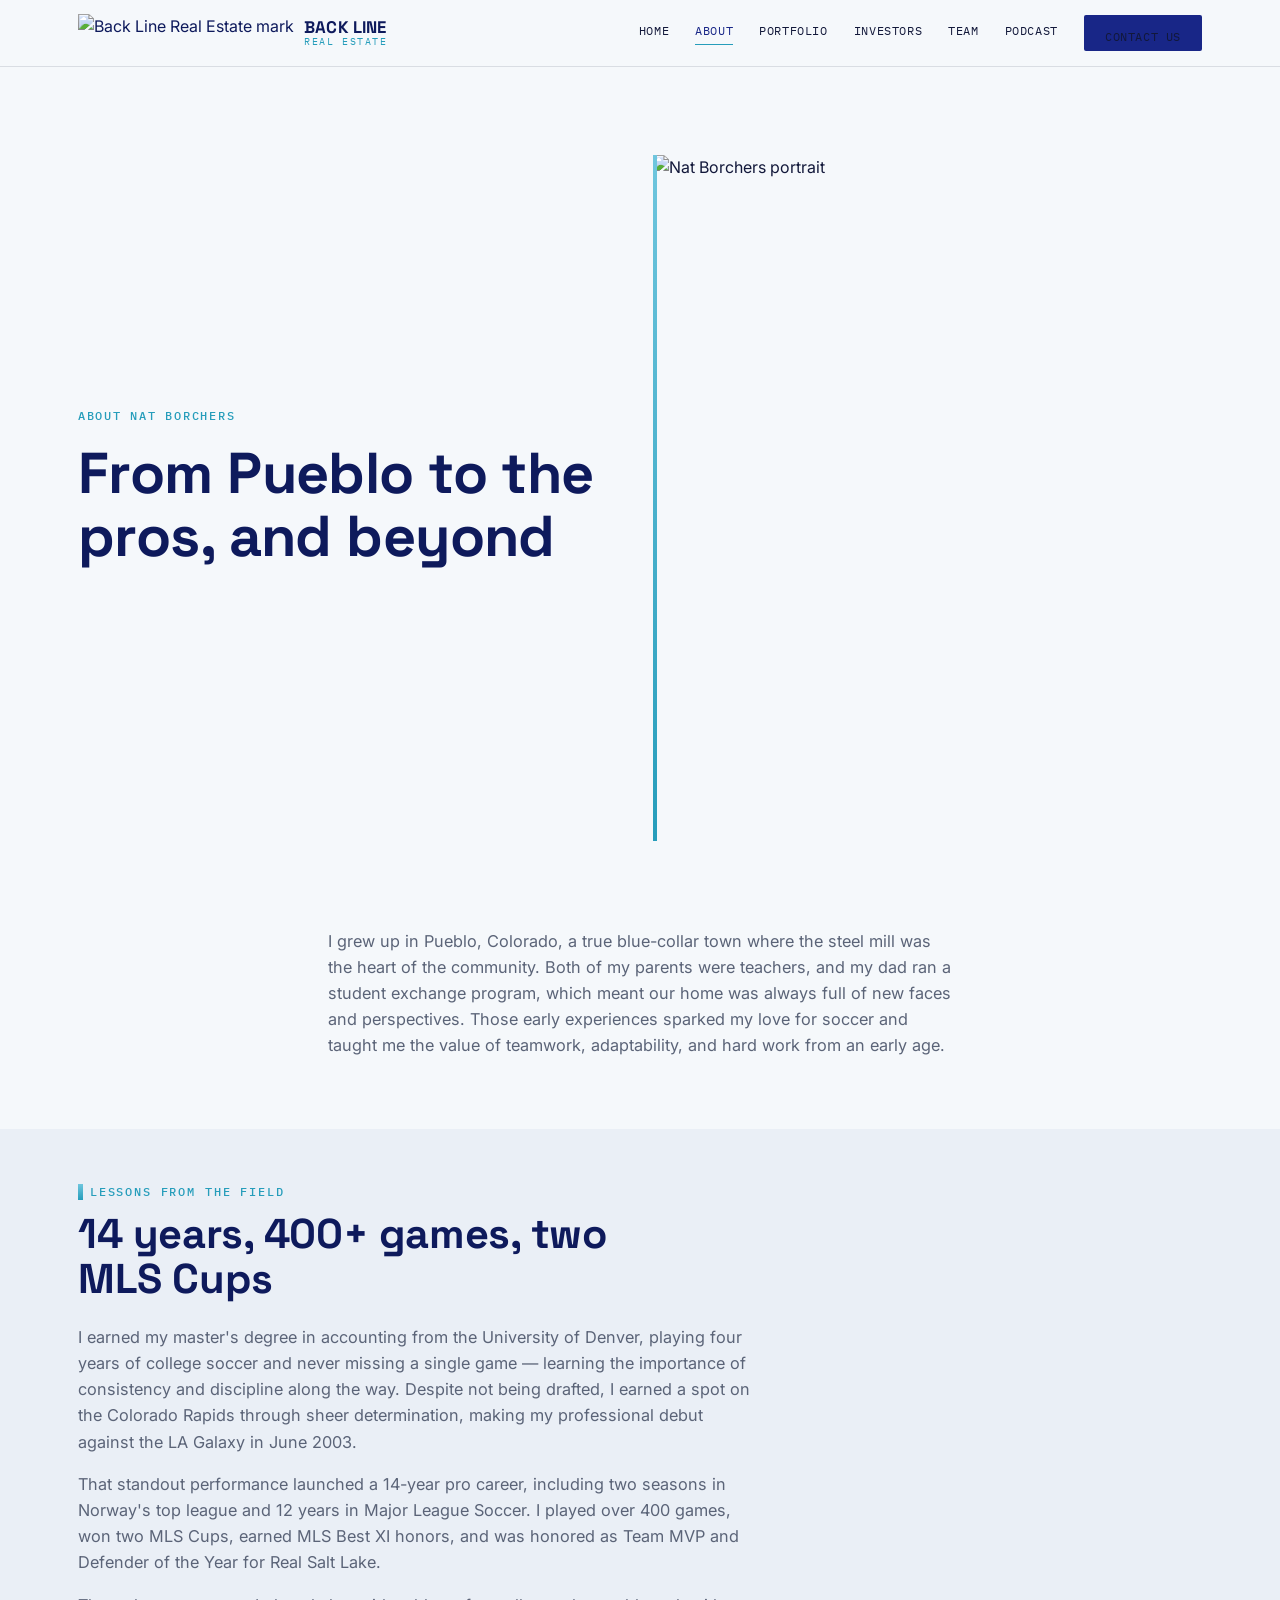
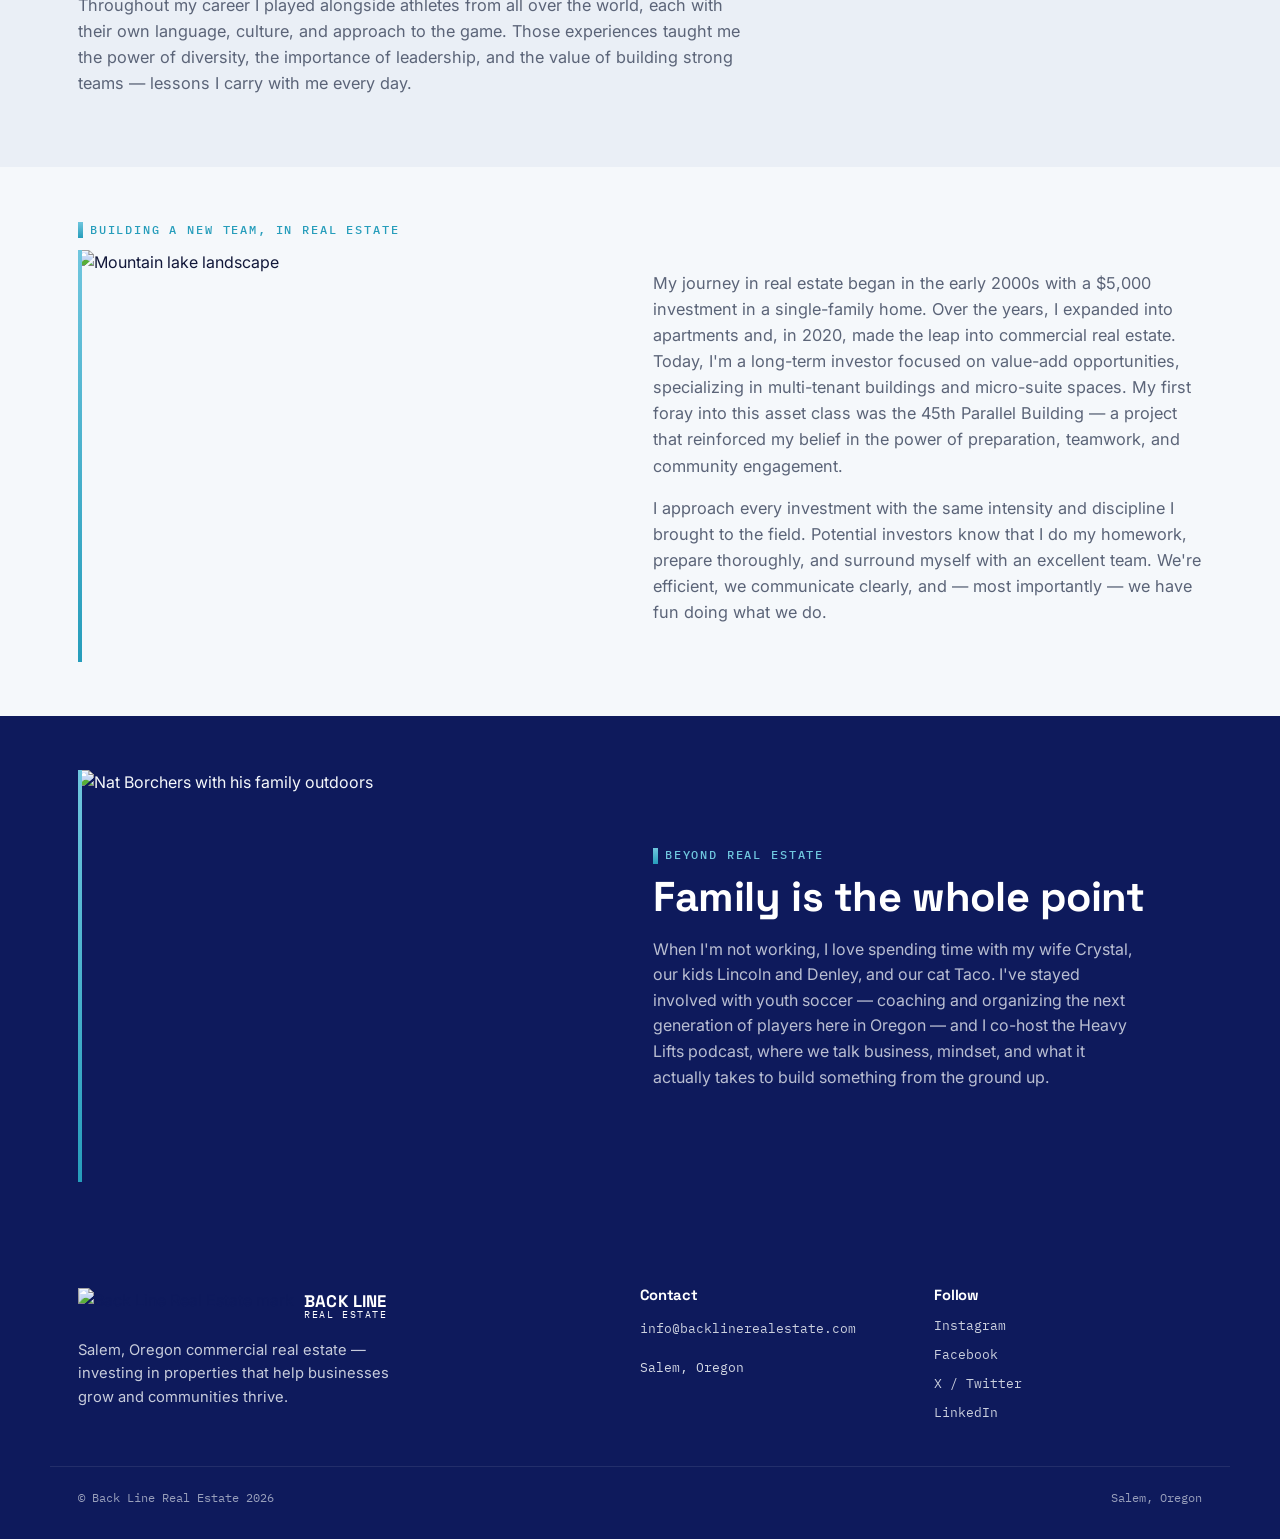
==== about.html @ 8ded8dc3 "Add files via upload" ====
<!DOCTYPE html>
<html lang="en">
<head>
<meta charset="UTF-8">
<meta name="viewport" content="width=device-width, initial-scale=1">
<title>About | Back Line Real Estate</title>
<meta name="description" content="From Pueblo to the pros to Salem, Oregon commercial real estate — the story behind Nat Borchers and Back Line Real Estate.">
<link rel="stylesheet" href="styles.css">
</head>
<body>

<header class="site">
  <div class="bar">
    <a class="logo" href="index.html"><img src="assets/logo-mark.png" alt="Back Line Real Estate mark"><span class="logotype"><b>BACK LINE</b><span>REAL ESTATE</span></span></a>
    <button class="navtoggle" aria-label="Menu" onclick="document.querySelector('nav.primary').classList.toggle('open')"><span></span><span></span><span></span></button>
    <nav class="primary">
      <a href="index.html">Home</a>
      <a href="about.html" class="active">About</a>
      <a href="portfolio.html">Portfolio</a>
      <a href="investors.html">Investors</a>
      <a href="team.html">Team</a>
      <a href="podcast.html">Podcast</a>
      <a class="btn" href="contact.html">Contact Us</a>
    </nav>
  </div>
</header>

<section class="hero" style="padding-bottom:2rem;">
  <div class="wrap grid grid-2" style="align-items:center;">
    <div>
      <div class="kicker">About Nat Borchers</div>
      <h1 style="font-size:clamp(2.3rem,5vw,3.6rem);">From Pueblo to the pros, and beyond</h1>
    </div>
    <div class="frame-mark" style="aspect-ratio:4/5; overflow:hidden;">
      <img src="https://images.squarespace-cdn.com/content/v1/683a73ac31a0282bdf9b7718/59d53edf-312e-4d10-9d5d-79a7b266255d/Nat_Borchers-copy.jpg" alt="Nat Borchers portrait" style="width:100%; height:100%; object-fit:cover;">
    </div>
  </div>
</section>

<section>
  <div class="wrap prose">
    <p>I grew up in Pueblo, Colorado, a true blue-collar town where the steel mill was the heart of the community. Both of my parents were teachers, and my dad ran a student exchange program, which meant our home was always full of new faces and perspectives. Those early experiences sparked my love for soccer and taught me the value of teamwork, adaptability, and hard work from an early age.</p>
  </div>
</section>

<section class="section-alt">
  <div class="wrap">
    <div class="eyebrow">Lessons From the Field</div>
    <h2 style="max-width:600px;">14 years, 400+ games, two MLS Cups</h2>
    <div class="prose" style="margin-top:1.4rem;">
      <p>I earned my master's degree in accounting from the University of Denver, playing four years of college soccer and never missing a single game &mdash; learning the importance of consistency and discipline along the way. Despite not being drafted, I earned a spot on the Colorado Rapids through sheer determination, making my professional debut against the LA Galaxy in June 2003.</p>
      <p>That standout performance launched a 14-year pro career, including two seasons in Norway's top league and 12 years in Major League Soccer. I played over 400 games, won two MLS Cups, earned MLS Best XI honors, and was honored as Team MVP and Defender of the Year for Real Salt Lake.</p>
      <p>Throughout my career I played alongside athletes from all over the world, each with their own language, culture, and approach to the game. Those experiences taught me the power of diversity, the importance of leadership, and the value of building strong teams &mdash; lessons I carry with me every day.</p>
    </div>
  </div>
</section>

<section>
  <div class="wrap">
    <div class="eyebrow">Building a New Team, in Real Estate</div>
    <div class="grid grid-2" style="align-items:center;">
      <div class="frame-mark" style="aspect-ratio:4/3; overflow:hidden;">
        <img src="https://images.squarespace-cdn.com/content/v1/683a73ac31a0282bdf9b7718/1753313135713-CTWNOWPM4CRD3OC5O0LG/unsplash-image-nVeXQWBgiio.jpg" alt="Mountain lake landscape" style="width:100%; height:100%; object-fit:cover;">
      </div>
      <div class="prose">
        <p>My journey in real estate began in the early 2000s with a $5,000 investment in a single-family home. Over the years, I expanded into apartments and, in 2020, made the leap into commercial real estate. Today, I'm a long-term investor focused on value-add opportunities, specializing in multi-tenant buildings and micro-suite spaces. My first foray into this asset class was the 45th Parallel Building &mdash; a project that reinforced my belief in the power of preparation, teamwork, and community engagement.</p>
        <p>I approach every investment with the same intensity and discipline I brought to the field. Potential investors know that I do my homework, prepare thoroughly, and surround myself with an excellent team. We're efficient, we communicate clearly, and &mdash; most importantly &mdash; we have fun doing what we do.</p>
      </div>
    </div>
  </div>
</section>

<section class="section-dark">
  <div class="wrap grid grid-2" style="align-items:center;">
    <div class="frame-mark" style="aspect-ratio:4/3; overflow:hidden;">
      <img src="https://images.squarespace-cdn.com/content/v1/683a73ac31a0282bdf9b7718/615e1018-d764-41f3-9432-0f52525ea4a1/Screenshot+2025-06-22+at+11.14.32%E2%80%AFPM.png" alt="Nat Borchers with his family outdoors" style="width:100%; height:100%; object-fit:cover;">
    </div>
    <div>
      <div class="eyebrow">Beyond Real Estate</div>
      <h2>Family is the whole point</h2>
      <p style="opacity:0.9; max-width:480px;">When I'm not working, I love spending time with my wife Crystal, our kids Lincoln and Denley, and our cat Taco. I've stayed involved with youth soccer &mdash; coaching and organizing the next generation of players here in Oregon &mdash; and I co-host the Heavy Lifts podcast, where we talk business, mindset, and what it actually takes to build something from the ground up.</p>
    </div>
  </div>
</section>

<footer class="site">
  <div class="wrap grid">
    <div>
      <div class="logo" style="margin-bottom:0.8em;"><img src="assets/logo-mark.png" alt="Back Line Real Estate mark"><span class="logotype"><b>BACK LINE</b><span>REAL ESTATE</span></span></div>
      <p style="max-width:340px; opacity:0.8; font-size:0.92rem;">Salem, Oregon commercial real estate &mdash; investing in properties that help businesses grow and communities thrive.</p>
    </div>
    <div>
      <h4>Contact</h4>
      <a href="mailto:info@backlinerealestate.com">info@backlinerealestate.com</a>
      <div style="margin-top:1.2em; opacity:0.85; font-size:0.82rem; font-family:'IBM Plex Mono',monospace;">Salem, Oregon</div>
    </div>
    <div>
      <h4>Follow</h4>
      <div class="socials" style="flex-direction:column; gap:8px;">
        <a href="https://www.instagram.com/backlinerealestate/">Instagram</a>
        <a href="https://www.facebook.com/NatBorchers">Facebook</a>
        <a href="https://x.com/natborchers">X / Twitter</a>
        <a href="https://www.linkedin.com/in/natborchers/">LinkedIn</a>
      </div>
    </div>
  </div>
  <div class="wrap bottom">
    <span>&copy; Back Line Real Estate 2026</span>
    <span>Salem, Oregon</span>
  </div>
</footer>

</body>
</html>
---- styles.css ----
/* Back Line Real Estate — design system v2
   Palette: derived directly from brand mark — deep navy + teal, on a cool near-white
   Type: Space Grotesk (geometric display, matches the logo's letterforms) + Inter (body) + IBM Plex Mono (data/labels)
   Signature: vertical "pillar" bars echoing the skyline mark, used as dividers and accents
*/

@import url('https://fonts.googleapis.com/css2?family=Space+Grotesk:wght@500;600;700&family=Inter:wght@400;500;600;700&family=IBM+Plex+Mono:wght@400;500&display=swap');

:root{
  --navy:#182687;
  --navy-deep:#0e1a5c;
  --teal:#269dbb;
  --teal-light:#6fc6de;
  --paper:#f5f8fb;
  --paper-2:#eaeff6;
  --ink:#12183a;
  --steel:#5b6478;
  --line:rgba(18,24,58,0.12);
  --max:1180px;
}

*{box-sizing:border-box;}
html{scroll-behavior:smooth;}
body{
  margin:0;
  background:var(--paper);
  color:var(--ink);
  font-family:'Inter',system-ui,sans-serif;
  font-size:16px;
  line-height:1.6;
  -webkit-font-smoothing:antialiased;
}

h1,h2,h3,h4{
  font-family:'Space Grotesk',sans-serif;
  font-weight:700;
  line-height:1.08;
  letter-spacing:-0.01em;
  margin:0 0 0.4em;
  color:var(--navy-deep);
}
h1{font-size:clamp(2.5rem,5.6vw,4.1rem);}
h2{font-size:clamp(1.8rem,3.6vw,2.6rem);}
h3{font-size:1.28rem; font-weight:600;}
p{margin:0 0 1em;}
a{color:inherit;}
img{max-width:100%; display:block;}

.eyebrow{
  font-family:'IBM Plex Mono',monospace;
  font-size:0.72rem;
  letter-spacing:0.16em;
  text-transform:uppercase;
  color:var(--teal);
  display:flex;
  align-items:center;
  gap:0.6em;
  margin-bottom:0.9em;
  font-weight:500;
}
.eyebrow::before{
  content:"";
  width:5px; height:16px;
  background:linear-gradient(180deg,var(--teal-light),var(--teal));
  display:inline-block;
}

.wrap{max-width:var(--max); margin:0 auto; padding:0 28px;}

/* ---- pillar signature element (echoes the mark's skyline bars) ---- */
.pillars{display:flex; gap:5px; align-items:flex-end; height:26px; margin-bottom:1rem;}
.pillars span{
  width:5px; display:block; background:linear-gradient(180deg,var(--teal-light),var(--teal));
  border-radius:1px 1px 0 0;
}
.pillars span:nth-child(1){height:55%;}
.pillars span:nth-child(2){height:78%;}
.pillars span:nth-child(3){height:100%;}
.pillars span:nth-child(4){height:70%;}
.pillars span:nth-child(5){height:88%;}

.frame-mark{position:relative;}
.frame-mark::before{
  content:""; position:absolute; left:0; top:0; bottom:0; width:4px;
  background:linear-gradient(180deg,var(--teal-light),var(--teal));
}

/* ---- tick rule divider ---- */
.tick-rule{height:1px; background:var(--line); margin:3.2rem 0;}

/* ---- header ---- */
header.site{
  position:sticky; top:0; z-index:50;
  background:rgba(245,248,251,0.94);
  backdrop-filter:blur(6px);
  border-bottom:1px solid var(--line);
}
header.site .bar{
  display:flex; align-items:center; justify-content:space-between;
  padding:14px 28px;
  max-width:var(--max); margin:0 auto;
}
.logo{
  display:flex; align-items:center; gap:10px;
  text-decoration:none; color:var(--navy-deep);
}
.logo img{height:38px; width:auto; display:block;}
.logo .logotype{display:flex; flex-direction:column; line-height:1.05;}
.logo .logotype b{
  font-family:'Space Grotesk',sans-serif; font-weight:700; font-size:1.05rem;
  letter-spacing:0.01em; color:var(--navy-deep);
}
.logo .logotype span{
  font-family:'IBM Plex Mono',monospace; font-size:0.62rem; letter-spacing:0.16em;
  color:var(--teal); text-transform:uppercase;
}
nav.primary{display:flex; align-items:center; gap:26px;}
nav.primary a{
  font-family:'IBM Plex Mono',monospace;
  font-size:0.76rem; letter-spacing:0.05em; text-transform:uppercase;
  text-decoration:none; color:var(--ink);
  padding-bottom:3px; border-bottom:1px solid transparent;
  transition:border-color .15s ease, color .15s ease;
}
nav.primary a:hover, nav.primary a.active{border-color:var(--teal); color:var(--navy);}
.btn{
  font-family:'IBM Plex Mono',monospace;
  font-size:0.76rem; letter-spacing:0.05em; text-transform:uppercase;
  text-decoration:none;
  background:var(--navy); color:#fff;
  padding:11px 20px; display:inline-block; border-radius:2px;
  border:1px solid var(--navy);
  transition:background .15s ease, opacity .15s ease;
}
.btn:hover{background:var(--navy-deep);}
.btn.outline{background:transparent; color:var(--navy); border-color:var(--navy);}
.btn.outline:hover{background:var(--navy); color:#fff;}
.navtoggle{display:none; background:none; border:none; cursor:pointer; padding:4px;}
.navtoggle span{display:block; width:24px; height:2px; background:var(--ink); margin:5px 0;}

/* ---- hero ---- */
.hero{padding:5.5rem 0 4rem; position:relative;}
.hero .kicker{
  font-family:'IBM Plex Mono',monospace; font-size:0.78rem;
  letter-spacing:0.14em; text-transform:uppercase; color:var(--teal); margin-bottom:1rem; font-weight:500;
}
.hero .lede{max-width:620px; font-size:1.1rem; color:var(--steel);}

/* ---- sections ---- */
section{padding:3.4rem 0;}
.section-alt{background:var(--paper-2);}
.section-dark{background:var(--navy-deep); color:var(--paper);}
.section-dark h2,.section-dark h3{color:#fff;}
.section-dark .eyebrow{color:var(--teal-light);}
.section-dark .eyebrow::before{background:linear-gradient(180deg,var(--teal-light),var(--teal));}
.section-dark p{color:rgba(245,248,251,0.82);}

/* ---- grids ---- */
.grid{display:grid; gap:26px;}
.grid-2{grid-template-columns:repeat(2,1fr);}
.grid-3{grid-template-columns:repeat(3,1fr);}
.grid-4{grid-template-columns:repeat(4,1fr);}

/* ---- portfolio card ---- */
.property{background:#fff; border:1px solid var(--line); border-radius:3px; overflow:hidden;}
.property .imgframe{position:relative; overflow:hidden; aspect-ratio:4/3; background:var(--steel);}
.property .imgframe img{width:100%; height:100%; object-fit:cover;}
.property .imgframe::after{
  content:""; position:absolute; left:0; top:0; bottom:0; width:4px;
  background:linear-gradient(180deg,var(--teal-light),var(--teal));
}
.property .meta{padding:20px;}
.property .parcel{
  font-family:'IBM Plex Mono',monospace; font-size:0.68rem; color:var(--teal);
  letter-spacing:0.1em; margin-bottom:0.4em; font-weight:500;
}
.property h3{margin-bottom:0.3em;}
.property a.link{
  font-family:'IBM Plex Mono',monospace; font-size:0.78rem; letter-spacing:0.03em;
  text-decoration:none; color:var(--navy); border-bottom:1px solid var(--navy);
  display:inline-block; margin-top:0.6em;
}

/* ---- team card ---- */
.person{background:#fff; border:1px solid var(--line); border-radius:3px; overflow:hidden;}
.person .imgframe{aspect-ratio:1; overflow:hidden; background:var(--steel); position:relative;}
.person .imgframe img{width:100%; height:100%; object-fit:cover;}
.person .imgframe::after{
  content:""; position:absolute; left:0; top:0; bottom:0; width:4px;
  background:linear-gradient(180deg,var(--teal-light),var(--teal));
}
.person .meta{padding:18px;}
.person .role{
  font-family:'IBM Plex Mono',monospace; font-size:0.68rem; color:var(--teal);
  text-transform:uppercase; letter-spacing:0.1em; margin-bottom:0.3em; font-weight:500;
}

/* ---- stat row ---- */
.stats{display:flex; flex-wrap:wrap; gap:0; border-top:1px solid var(--line); border-bottom:1px solid var(--line);}
.stat{flex:1; min-width:150px; padding:1.6rem 1.4rem; border-right:1px solid var(--line);}
.stat:last-child{border-right:none;}
.stat .num{font-family:'Space Grotesk',sans-serif; font-weight:700; font-size:2.5rem; color:var(--teal-light); line-height:1;}
.stat .lbl{font-family:'IBM Plex Mono',monospace; font-size:0.7rem; letter-spacing:0.08em; text-transform:uppercase; color:rgba(245,248,251,0.7); margin-top:0.4em;}

/* ---- footer ---- */
footer.site{background:var(--navy-deep); color:var(--paper); padding:3.2rem 0 2rem;}
footer.site .grid{grid-template-columns:2fr 1fr 1fr;}
footer.site h4{color:#fff; font-size:0.92rem; margin-bottom:0.8em; font-family:'Space Grotesk',sans-serif;}
footer.site a{color:var(--paper); opacity:0.82; text-decoration:none; font-family:'IBM Plex Mono',monospace; font-size:0.82rem;}
footer.site a:hover{opacity:1; color:var(--teal-light);}
footer.site .socials{display:flex; gap:16px; margin-top:0.6em;}
footer.site .bottom{
  margin-top:2.6rem; padding-top:1.4rem; border-top:1px solid rgba(245,248,251,0.15);
  font-family:'IBM Plex Mono',monospace; font-size:0.72rem; opacity:0.6;
  display:flex; justify-content:space-between; flex-wrap:wrap; gap:8px;
}
footer .logo .logotype b, footer .logo .logotype span{color:#fff;}

/* ---- misc content blocks ---- */
.prose{max-width:680px;}
.prose p{color:var(--steel); font-size:1.02rem;}
.quote-block{
  border-left:3px solid var(--teal); padding-left:1.4rem; margin:2rem 0;
  font-family:'Space Grotesk',sans-serif; font-weight:600; font-size:1.4rem;
  line-height:1.3; color:var(--navy-deep);
}

@media (max-width:860px){
  .grid-2,.grid-3,.grid-4{grid-template-columns:1fr;}
  footer.site .grid{grid-template-columns:1fr;}
  nav.primary{
    position:fixed; inset:64px 0 0 0; background:var(--paper);
    flex-direction:column; align-items:flex-start; padding:24px 28px; gap:20px;
    transform:translateX(100%); transition:transform .2s ease; overflow-y:auto;
  }
  nav.primary.open{transform:translateX(0);}
  .navtoggle{display:block;}
  .stat{min-width:120px;}
}
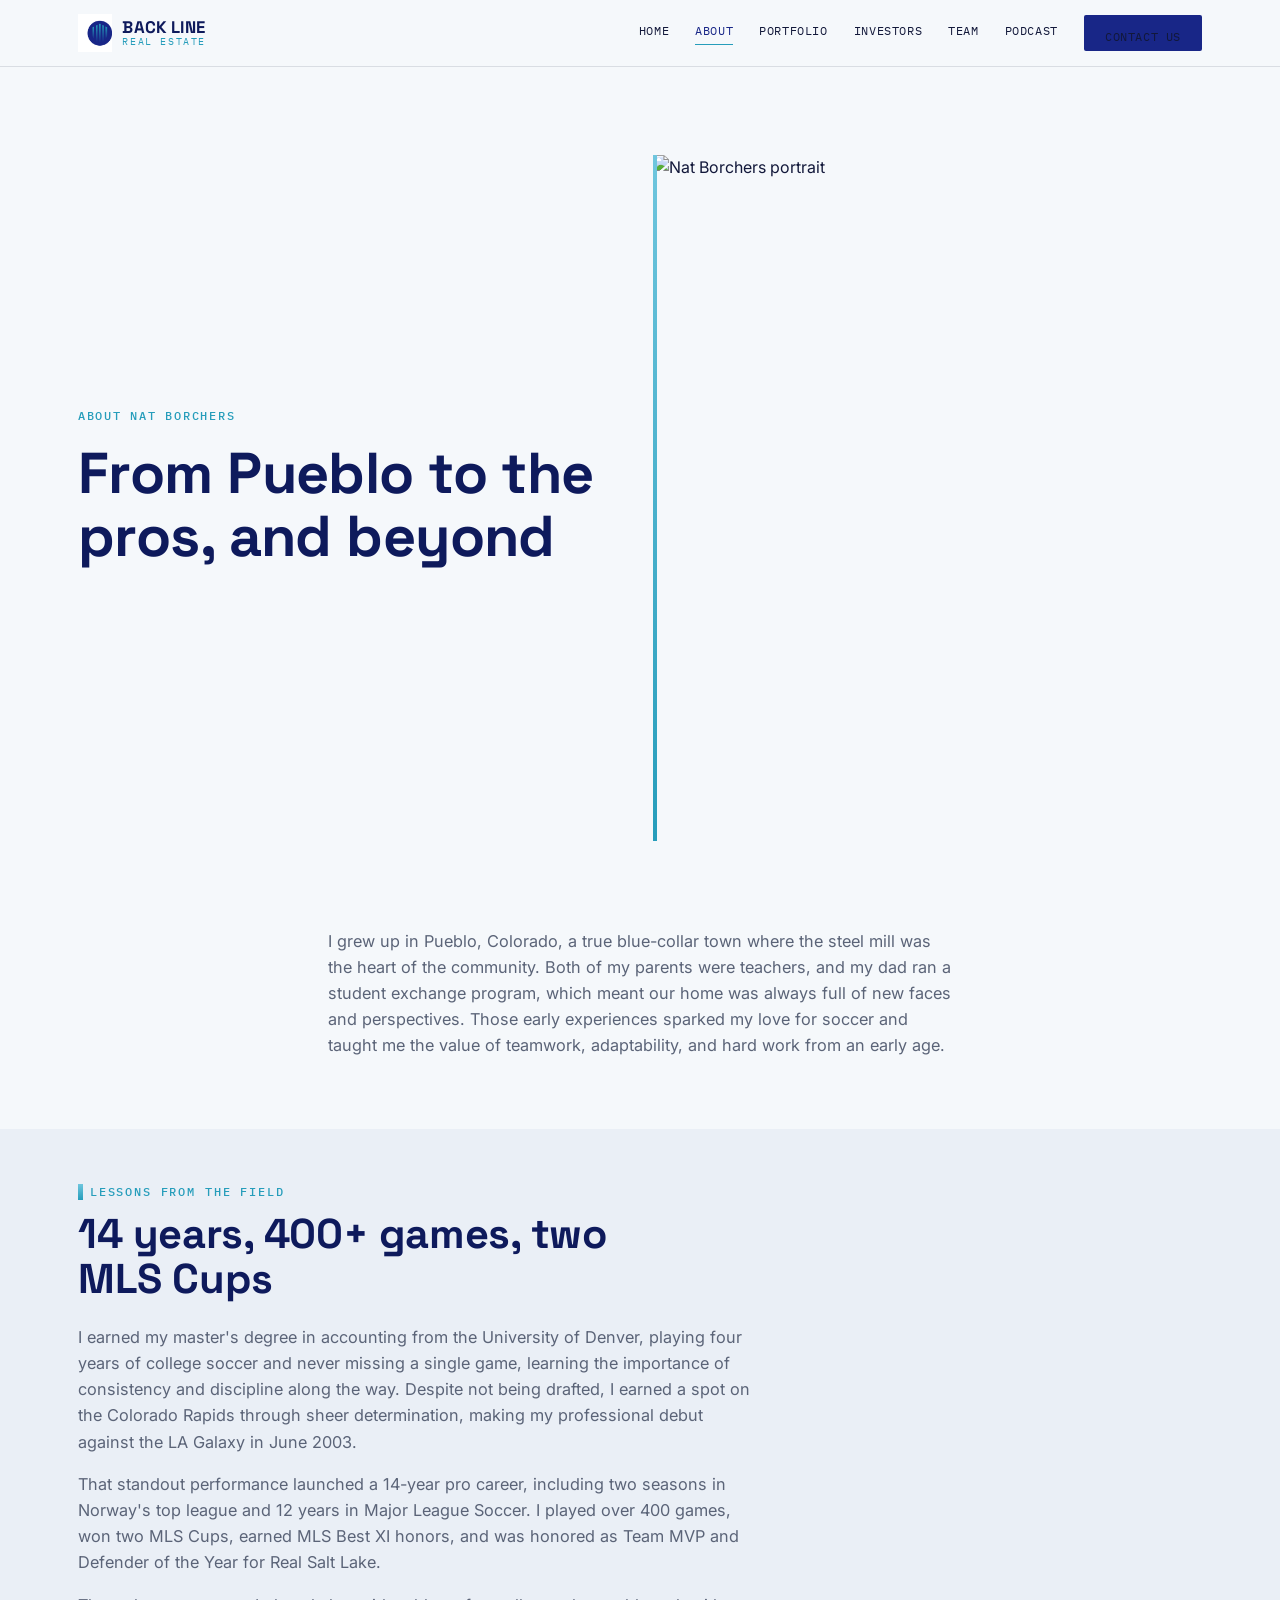
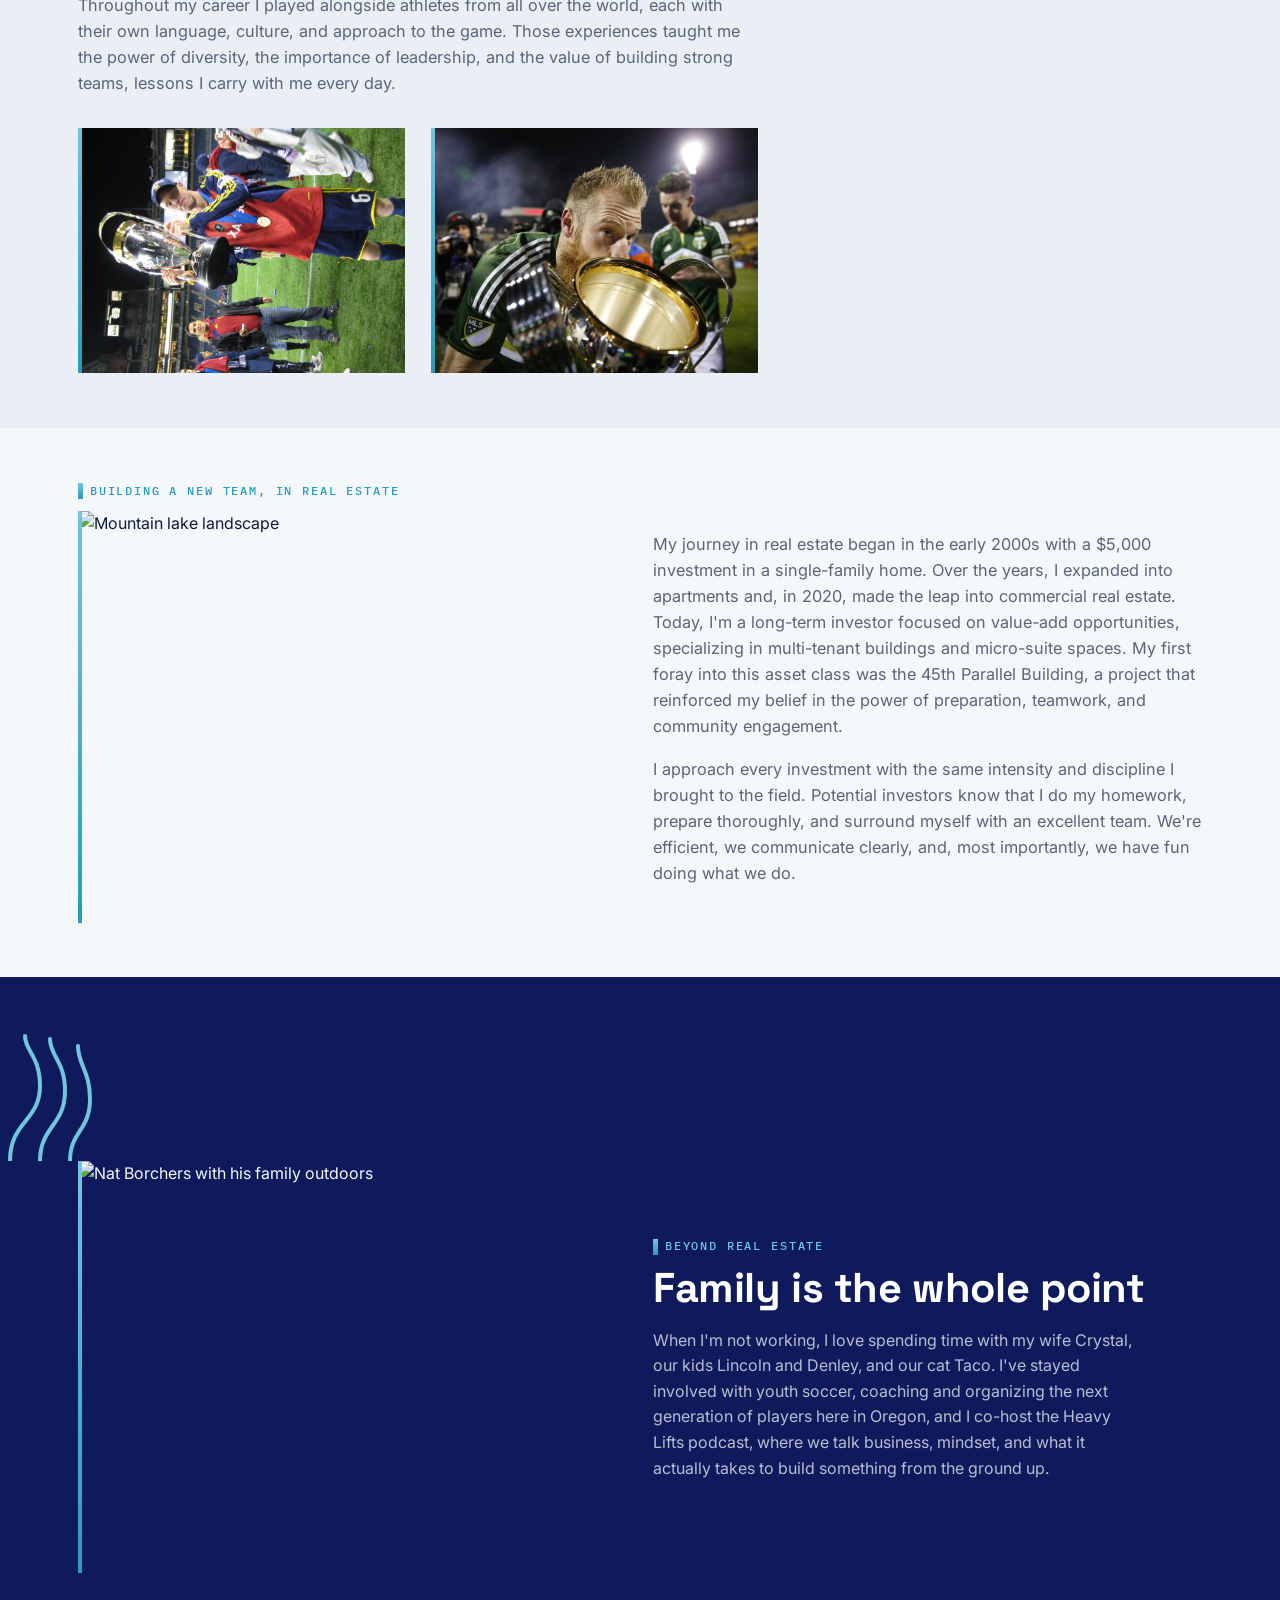
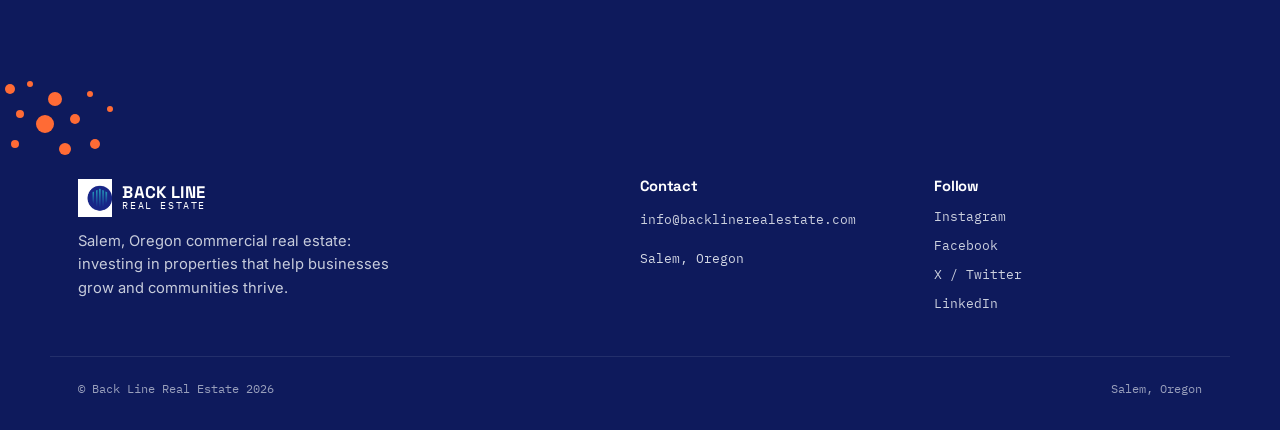
==== commit 8a4f5d46: "Add files via upload" ====
--- a/about.html
+++ b/about.html
@@ -4,7 +4,7 @@
 <meta charset="UTF-8">
 <meta name="viewport" content="width=device-width, initial-scale=1">
 <title>About | Back Line Real Estate</title>
-<meta name="description" content="From Pueblo to the pros to Salem, Oregon commercial real estate — the story behind Nat Borchers and Back Line Real Estate.">
+<meta name="description" content="From Pueblo to the pros to Salem, Oregon commercial real estate: the story behind Nat Borchers and Back Line Real Estate.">
 <link rel="stylesheet" href="styles.css">
 </head>
 <body>
@@ -48,9 +48,17 @@
     <div class="eyebrow">Lessons From the Field</div>
     <h2 style="max-width:600px;">14 years, 400+ games, two MLS Cups</h2>
     <div class="prose" style="margin-top:1.4rem;">
-      <p>I earned my master's degree in accounting from the University of Denver, playing four years of college soccer and never missing a single game &mdash; learning the importance of consistency and discipline along the way. Despite not being drafted, I earned a spot on the Colorado Rapids through sheer determination, making my professional debut against the LA Galaxy in June 2003.</p>
+      <p>I earned my master's degree in accounting from the University of Denver, playing four years of college soccer and never missing a single game, learning the importance of consistency and discipline along the way. Despite not being drafted, I earned a spot on the Colorado Rapids through sheer determination, making my professional debut against the LA Galaxy in June 2003.</p>
       <p>That standout performance launched a 14-year pro career, including two seasons in Norway's top league and 12 years in Major League Soccer. I played over 400 games, won two MLS Cups, earned MLS Best XI honors, and was honored as Team MVP and Defender of the Year for Real Salt Lake.</p>
-      <p>Throughout my career I played alongside athletes from all over the world, each with their own language, culture, and approach to the game. Those experiences taught me the power of diversity, the importance of leadership, and the value of building strong teams &mdash; lessons I carry with me every day.</p>
+      <p>Throughout my career I played alongside athletes from all over the world, each with their own language, culture, and approach to the game. Those experiences taught me the power of diversity, the importance of leadership, and the value of building strong teams, lessons I carry with me every day.</p>
+    </div>
+    <div class="grid grid-2" style="margin-top:2rem; max-width:680px;">
+      <div class="frame-mark" style="aspect-ratio:4/3; overflow:hidden;">
+        <img src="assets/nat-rsl-trophy.jpg" alt="Nat Borchers holding the MLS Cup trophy with Real Salt Lake" style="width:100%; height:100%; object-fit:cover;">
+      </div>
+      <div class="frame-mark" style="aspect-ratio:4/3; overflow:hidden;">
+        <img src="assets/nat-timbers-trophy.jpg" alt="Nat Borchers kissing the MLS Cup trophy with the Portland Timbers" style="width:100%; height:100%; object-fit:cover;">
+      </div>
     </div>
   </div>
 </section>
@@ -63,14 +71,15 @@
         <img src="https://images.squarespace-cdn.com/content/v1/683a73ac31a0282bdf9b7718/1753313135713-CTWNOWPM4CRD3OC5O0LG/unsplash-image-nVeXQWBgiio.jpg" alt="Mountain lake landscape" style="width:100%; height:100%; object-fit:cover;">
       </div>
       <div class="prose">
-        <p>My journey in real estate began in the early 2000s with a $5,000 investment in a single-family home. Over the years, I expanded into apartments and, in 2020, made the leap into commercial real estate. Today, I'm a long-term investor focused on value-add opportunities, specializing in multi-tenant buildings and micro-suite spaces. My first foray into this asset class was the 45th Parallel Building &mdash; a project that reinforced my belief in the power of preparation, teamwork, and community engagement.</p>
-        <p>I approach every investment with the same intensity and discipline I brought to the field. Potential investors know that I do my homework, prepare thoroughly, and surround myself with an excellent team. We're efficient, we communicate clearly, and &mdash; most importantly &mdash; we have fun doing what we do.</p>
+        <p>My journey in real estate began in the early 2000s with a $5,000 investment in a single-family home. Over the years, I expanded into apartments and, in 2020, made the leap into commercial real estate. Today, I'm a long-term investor focused on value-add opportunities, specializing in multi-tenant buildings and micro-suite spaces. My first foray into this asset class was the 45th Parallel Building, a project that reinforced my belief in the power of preparation, teamwork, and community engagement.</p>
+        <p>I approach every investment with the same intensity and discipline I brought to the field. Potential investors know that I do my homework, prepare thoroughly, and surround myself with an excellent team. We're efficient, we communicate clearly, and, most importantly, we have fun doing what we do.</p>
       </div>
     </div>
   </div>
 </section>
 
 <section class="section-dark">
+    <div class="wavy-lines" style="top:-10px; right:40px; width:110px; height:130px;"><svg viewBox="0 0 110 130" width="110" height="130"><path d="M10 130 C 10 90, 40 90, 40 55 C 40 25, 25 20, 25 5" stroke="#6fc6de" stroke-width="4" fill="none" stroke-linecap="round"/><path d="M40 130 C 40 95, 65 95, 65 60 C 65 30, 50 25, 50 8" stroke="#6fc6de" stroke-width="4" fill="none" stroke-linecap="round"/><path d="M70 130 C 70 100, 90 100, 90 68 C 90 40, 78 34, 78 15" stroke="#6fc6de" stroke-width="4" fill="none" stroke-linecap="round"/></svg></div>
   <div class="wrap grid grid-2" style="align-items:center;">
     <div class="frame-mark" style="aspect-ratio:4/3; overflow:hidden;">
       <img src="https://images.squarespace-cdn.com/content/v1/683a73ac31a0282bdf9b7718/615e1018-d764-41f3-9432-0f52525ea4a1/Screenshot+2025-06-22+at+11.14.32%E2%80%AFPM.png" alt="Nat Borchers with his family outdoors" style="width:100%; height:100%; object-fit:cover;">
@@ -78,16 +87,17 @@
     <div>
       <div class="eyebrow">Beyond Real Estate</div>
       <h2>Family is the whole point</h2>
-      <p style="opacity:0.9; max-width:480px;">When I'm not working, I love spending time with my wife Crystal, our kids Lincoln and Denley, and our cat Taco. I've stayed involved with youth soccer &mdash; coaching and organizing the next generation of players here in Oregon &mdash; and I co-host the Heavy Lifts podcast, where we talk business, mindset, and what it actually takes to build something from the ground up.</p>
+      <p style="opacity:0.9; max-width:480px;">When I'm not working, I love spending time with my wife Crystal, our kids Lincoln and Denley, and our cat Taco. I've stayed involved with youth soccer, coaching and organizing the next generation of players here in Oregon, and I co-host the Heavy Lifts podcast, where we talk business, mindset, and what it actually takes to build something from the ground up.</p>
     </div>
   </div>
 </section>
 
 <footer class="site">
+    <div class="dot-cluster" style="bottom:20px; right:30px; width:130px; height:100px;"><svg viewBox="0 0 130 100" width="130" height="100"><circle cx="10" cy="10" r="5" fill="#ff6b35"/><circle cx="30" cy="5" r="3" fill="#ff6b35"/><circle cx="55" cy="20" r="7" fill="#ff6b35"/><circle cx="20" cy="35" r="4" fill="#ff6b35"/><circle cx="45" cy="45" r="9" fill="#ff6b35"/><circle cx="75" cy="40" r="5" fill="#ff6b35"/><circle cx="90" cy="15" r="3" fill="#ff6b35"/><circle cx="65" cy="70" r="6" fill="#ff6b35"/><circle cx="15" cy="65" r="4" fill="#ff6b35"/><circle cx="95" cy="65" r="5" fill="#ff6b35"/><circle cx="110" cy="30" r="3" fill="#ff6b35"/></svg></div>
   <div class="wrap grid">
     <div>
       <div class="logo" style="margin-bottom:0.8em;"><img src="assets/logo-mark.png" alt="Back Line Real Estate mark"><span class="logotype"><b>BACK LINE</b><span>REAL ESTATE</span></span></div>
-      <p style="max-width:340px; opacity:0.8; font-size:0.92rem;">Salem, Oregon commercial real estate &mdash; investing in properties that help businesses grow and communities thrive.</p>
+      <p style="max-width:340px; opacity:0.8; font-size:0.92rem;">Salem, Oregon commercial real estate: investing in properties that help businesses grow and communities thrive.</p>
     </div>
     <div>
       <h4>Contact</h4>
